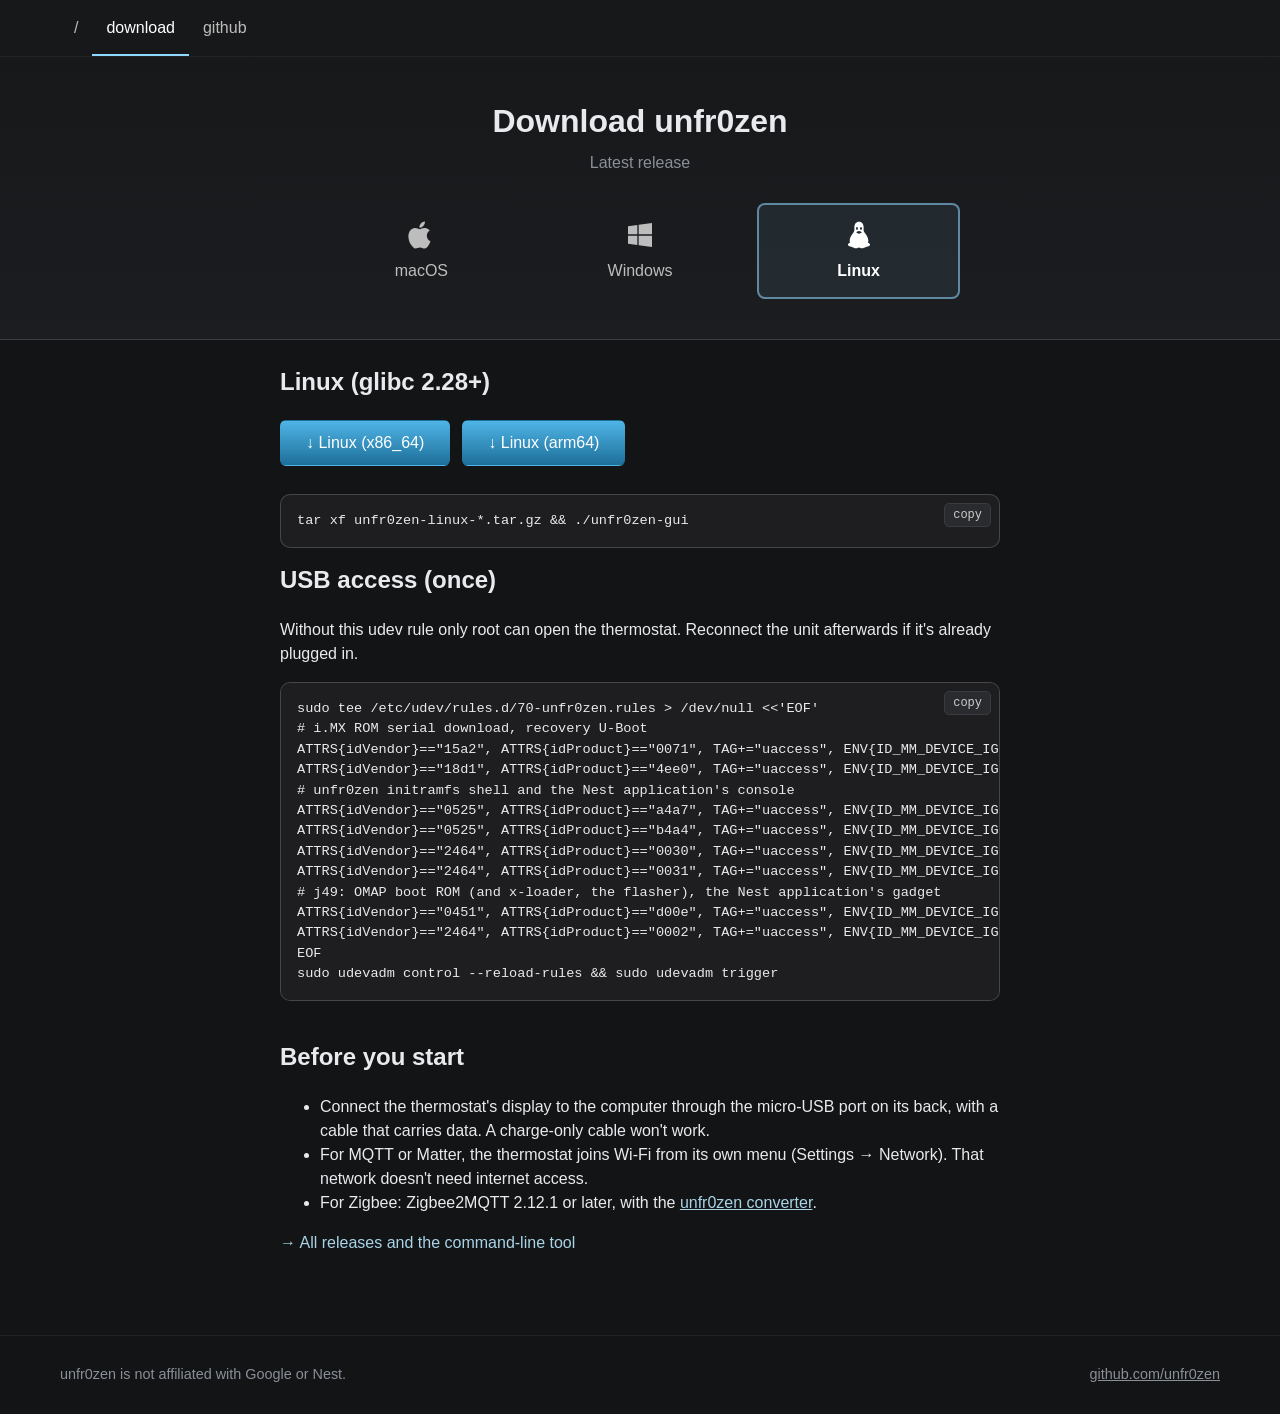
==== download/index.html @ 71678b3b "Use Inter with a slashed zero" ====
<!doctype html>
<html lang="en">
<head>
    <meta charset="utf-8">
    <meta name="viewport" content="width=device-width, initial-scale=1">
    <title>Download · unfr0zen</title>
    <meta name="description" content="Download unfr0zen for Windows, macOS and Linux.">
    <link rel="icon" href="/assets/logo.png">
    <link rel="preconnect" href="https://rsms.me">
    <link rel="stylesheet" href="https://rsms.me/inter/inter.css">
    <link rel="stylesheet" href="/style.css">
</head>
<body>
<header>
    <div class="wrap">
        <nav>
            <a href="/">/</a>
            <a href="/download/" class="active">download</a>
            <a href="https://github.com/unfr0zen" target="_blank" rel="noopener">github</a>
        </nav>
    </div>
</header>

<main>
    <div class="os-picker">
        <div class="wrap">
            <h1>Download unfr0zen</h1>
            <p class="version" id="version">Latest release</p>
            <div class="tabs" role="tablist">
                <button class="tab" role="tab" data-os="macos">
                    <svg viewBox="0 0 24 24"><path d="M16.4 12.6c0-2.6 2.1-3.8 2.2-3.9-1.2-1.8-3.1-2-3.7-2-1.6-.2-3.1.9-3.9.9-.8 0-2-.9-3.4-.9-1.7 0-3.3 1-4.2 2.6-1.8 3.1-.5 7.7 1.3 10.2.9 1.2 1.9 2.6 3.2 2.6 1.3-.1 1.8-.8 3.3-.8 1.6 0 2 .8 3.4.8 1.4 0 2.3-1.3 3.1-2.5 1-1.4 1.4-2.8 1.4-2.9-.1 0-2.7-1-2.7-4.1zM13.9 5c.7-.9 1.2-2 1-3.2-1 0-2.3.7-3 1.6-.7.8-1.2 2-1.1 3.1 1.2.1 2.3-.6 3.1-1.5z"/></svg>
                    macOS
                </button>
                <button class="tab" role="tab" data-os="windows">
                    <svg viewBox="0 0 24 24"><path d="M3 5.5 10 4.5v7H3zM11 4.4 21 3v8.5H11zM3 12.5h7v7l-7-1zM11 12.5h10V21l-10-1.4z"/></svg>
                    Windows
                </button>
                <button class="tab" role="tab" data-os="linux">
                    <svg viewBox="0 0 24 24"><path d="M12 2c-2.2 0-3.5 1.8-3.5 4.3 0 1.3.3 2.3-.5 3.6C6.8 11.7 5 13.6 5 16.3c0 .6.1 1.1.3 1.6-.7.3-1.6.6-1.6 1.4 0 1 1.6 1.2 3 1.7 1.2.4 2 1 3 1 .9 0 1.4-.6 2.3-.6s1.4.6 2.3.6c1 0 1.8-.6 3-1 1.4-.5 3-.7 3-1.7 0-.8-.9-1.1-1.6-1.4.2-.5.3-1 .3-1.6 0-2.7-1.8-4.6-3-6.4-.8-1.3-.5-2.3-.5-3.6C15.5 3.8 14.2 2 12 2zm-1.5 4c.4 0 .7.5.7 1.1s-.3 1.1-.7 1.1-.7-.5-.7-1.1.3-1.1.7-1.1zm3 0c.4 0 .7.5.7 1.1s-.3 1.1-.7 1.1-.7-.5-.7-1.1.3-1.1.7-1.1zM12 9c.9 0 2 .6 2 1s-1.1 1-2 1-2-.6-2-1 1.1-1 2-1z"/></svg>
                    Linux
                </button>
            </div>
        </div>
    </div>

    <section class="panel" id="panel-macos">
        <div class="wrap">
            <h2>macOS 13 or later</h2>
            <p>One universal app for Intel and Apple Silicon.</p>
            <div class="files" data-files="macos-universal"></div>
            <ol>
                <li>Unzip and open <code>unfr0zen.app</code>.</li>
                <li>It isn't notarized, so macOS blocks the first launch. Allow it under System Settings → Privacy &amp; Security, or run:</li>
            </ol>
            <pre><code>xattr -dr com.apple.quarantine unfr0zen.app</code></pre>
        </div>
    </section>

    <section class="panel" id="panel-windows">
        <div class="wrap">
            <h2>Windows 10 or later</h2>
            <div class="files" data-files="windows-x86_64"></div>
            <ol>
                <li>Unzip and run <code>unfr0zen-gui.exe</code>.</li>
                <li>It isn't signed, so SmartScreen may warn you: More info, then Run anyway.</li>
            </ol>
            <div class="note">2nd gen thermostats: the boot ROM (<code>0451:d00e</code>) needs the WinUSB driver, bound once with <a href="https://zadig.akeo.ie" target="_blank" rel="noopener">Zadig</a>.</div>
        </div>
    </section>

    <section class="panel" id="panel-linux">
        <div class="wrap">
            <h2>Linux (glibc 2.28+)</h2>
            <div class="files" data-files="linux-x86_64 linux-arm64"></div>
            <pre><code>tar xf unfr0zen-linux-*.tar.gz && ./unfr0zen-gui</code></pre>
            <h2>USB access (once)</h2>
            <p>Without this udev rule only root can open the thermostat. Reconnect the unit afterwards if it's already plugged in.</p>
            <pre><code>sudo tee /etc/udev/rules.d/70-unfr0zen.rules > /dev/null &lt;&lt;'EOF'
# i.MX ROM serial download, recovery U-Boot
ATTRS{idVendor}=="15a2", ATTRS{idProduct}=="0071", TAG+="uaccess", ENV{ID_MM_DEVICE_IGNORE}="1"
ATTRS{idVendor}=="18d1", ATTRS{idProduct}=="4ee0", TAG+="uaccess", ENV{ID_MM_DEVICE_IGNORE}="1"
# unfr0zen initramfs shell and the Nest application's console
ATTRS{idVendor}=="0525", ATTRS{idProduct}=="a4a7", TAG+="uaccess", ENV{ID_MM_DEVICE_IGNORE}="1"
ATTRS{idVendor}=="0525", ATTRS{idProduct}=="b4a4", TAG+="uaccess", ENV{ID_MM_DEVICE_IGNORE}="1"
ATTRS{idVendor}=="2464", ATTRS{idProduct}=="0030", TAG+="uaccess", ENV{ID_MM_DEVICE_IGNORE}="1"
ATTRS{idVendor}=="2464", ATTRS{idProduct}=="0031", TAG+="uaccess", ENV{ID_MM_DEVICE_IGNORE}="1"
# j49: OMAP boot ROM (and x-loader, the flasher), the Nest application's gadget
ATTRS{idVendor}=="0451", ATTRS{idProduct}=="d00e", TAG+="uaccess", ENV{ID_MM_DEVICE_IGNORE}="1"
ATTRS{idVendor}=="2464", ATTRS{idProduct}=="0002", TAG+="uaccess", ENV{ID_MM_DEVICE_IGNORE}="1"
EOF
sudo udevadm control --reload-rules && sudo udevadm trigger</code></pre>
        </div>
    </section>

    <section>
        <div class="wrap" style="max-width: 760px;">
            <h2>Before you start</h2>
            <ul>
                <li>Connect the thermostat's display to the computer through the micro-USB port on its back, with a cable that carries data. A charge-only cable won't work.</li>
                <li>For MQTT or Matter, the thermostat joins Wi-Fi from its own menu (Settings → Network). That network doesn't need internet access.</li>
                <li>For Zigbee: Zigbee2MQTT 2.12.1 or later, with the <a href="https://github.com/unfr0zen/unfr0zen/tree/main/zigbee2mqtt" target="_blank" rel="noopener">unfr0zen converter</a>.</li>
            </ul>
            <p><a class="link" href="https://github.com/unfr0zen/unfr0zen/releases" target="_blank" rel="noopener">→ All releases and the command-line tool</a></p>
        </div>
    </section>
</main>

<footer>
    <div class="wrap">
        <span>unfr0zen is not affiliated with Google or Nest.</span>
        <a href="https://github.com/unfr0zen" target="_blank" rel="noopener">github.com/unfr0zen</a>
    </div>
</footer>
<script src="/download.js"></script>
</body>
</html>
---- style.css ----
:root {
    --bg: #131416;
    --bg-raised: #1b1c1f;
    --bg-header: #17181a;
    --border: #2f3136;
    --text: #e8eaed;
    --muted: #8a8f98;
    --ice: #8fd8ff;
    --ice-dim: #a9d4e8;
    --ice-grad: linear-gradient(180deg, #4fb4e6, #1d6f99);
    --ice-grad-hover: linear-gradient(180deg, #3f98c4, #155674);
    --mono: ui-monospace, SFMono-Regular, Menlo, Consolas, monospace;
}

* { box-sizing: border-box; }

html { color-scheme: dark; }

body {
    margin: 0;
    background: var(--bg);
    color: var(--text);
    font-family: InterVariable, Inter, -apple-system, BlinkMacSystemFont, "Segoe UI", sans-serif;
    /* Slashed zero, so the 0 in unfr0zen doesn't read as an O. */
    font-feature-settings: "zero";
    line-height: 1.5;
    -webkit-font-smoothing: antialiased;
}

a { color: var(--ice-dim); }

code {
    font-family: var(--mono);
    font-size: 0.9em;
    background: #24262a;
    padding: 0.1em 0.35em;
    border-radius: 4px;
}

.wrap {
    max-width: 1200px;
    margin: 0 auto;
    padding: 0 20px;
}

/* Header */

header {
    background: var(--bg-header);
    border-bottom: 1px solid #222326;
}

header .wrap {
    display: flex;
    align-items: center;
    justify-content: space-between;
    min-height: 56px;
    gap: 16px;
}

nav {
    display: flex;
    flex-wrap: wrap;
}

nav a {
    padding: 16px 14px 14px;
    color: #bdbdbd;
    text-decoration: none;
    border-bottom: 2px solid transparent;
}

nav a:hover { color: #fff; }

nav a.active {
    color: #fff;
    font-weight: 500;
    border-bottom-color: var(--ice);
}

/* Buttons */

.btn {
    display: inline-block;
    padding: 10px 25px;
    font-size: 1rem;
    color: #fff;
    border-radius: 6px;
    text-decoration: none;
    border: 1px solid transparent;
    transition: background 0.2s;
}

.btn-ice { background: var(--ice-grad); }
.btn-ice:hover { background: var(--ice-grad-hover); }

.btn-dark {
    background: #1f2023;
    border-color: #393a3e;
}
.btn-dark:hover { background: #26272b; }

.btn-small {
    padding: 6px 18px;
    font-weight: 500;
}

.link {
    color: var(--ice-dim);
    text-decoration: none;
}
.link:hover { text-decoration: underline; }

/* Hero */

.hero {
    background: linear-gradient(to top, var(--bg), rgba(0, 0, 0, 0), var(--bg-header));
    min-height: max(60vh, 560px);
    display: flex;
    align-items: center;
    padding: 48px 0;
}

.hero .wrap {
    display: flex;
    align-items: center;
    gap: 48px;
}

.hero-text { flex: 1; }

.hero-title {
    display: flex;
    align-items: center;
    gap: 12px;
}

.hero-title img {
    width: 64px;
    height: 64px;
    border-radius: 14px;
}

.hero-title h1 {
    margin: 0;
    font-size: 40px;
    font-weight: 600;
}

.hero h2 {
    font-size: 2rem;
    font-weight: 600;
    line-height: 1.25;
    margin: 24px 0 0;
    max-width: 640px;
}

.hero p {
    font-size: 20px;
    font-weight: 300;
    color: var(--muted);
    margin: 12px 0 0;
    max-width: 600px;
}

.buttons {
    display: flex;
    flex-wrap: wrap;
    gap: 13px;
    margin-top: 40px;
}

.quicklinks {
    display: flex;
    flex-direction: column;
    gap: 10px;
    margin-top: 36px;
}

/* The dial drawn in place of a screenshot */

.dial {
    flex: none;
    width: 340px;
    height: 340px;
    border-radius: 50%;
    background: radial-gradient(circle at 35% 30%, #d9dde2, #8b9198 55%, #4c5157);
    padding: 22px;
    box-shadow: 0 30px 80px rgba(0, 0, 0, 0.6), 0 0 120px rgba(79, 180, 230, 0.12);
}

.dial-face {
    width: 100%;
    height: 100%;
    border-radius: 50%;
    background: radial-gradient(circle at 50% 40%, #12202b, #05080b 70%);
    display: flex;
    flex-direction: column;
    align-items: center;
    justify-content: center;
    box-shadow: inset 0 0 30px #000;
}

.dial-face img {
    width: 92px;
    height: 92px;
    border-radius: 20px;
}

.dial-face .temp {
    font-size: 64px;
    font-weight: 200;
    line-height: 1;
    margin-top: 10px;
}

.dial-face .label {
    font-size: 12px;
    letter-spacing: 0.25em;
    color: var(--ice);
    margin-top: 8px;
}

@media (max-width: 900px) {
    .dial { display: none; }
    .hero { min-height: 0; }
    .hero h2 { font-size: 1.6rem; }
}

/* Sections */

section { padding: 24px 0 64px; }

section > .wrap > h2 {
    font-size: 1.5rem;
    font-weight: 600;
    margin: 0 0 20px;
}

.grid {
    display: grid;
    grid-template-columns: repeat(auto-fill, minmax(320px, 1fr));
    gap: 20px;
}

.card {
    background: var(--bg-raised);
    border: 1px solid var(--border);
    border-radius: 10px;
    overflow: hidden;
}

.card h3 {
    margin: 0;
    padding: 14px 18px;
    font-size: 1rem;
    font-weight: 600;
    border-bottom: 1px solid var(--border);
    background: #1e1f23;
}

.card p {
    margin: 0;
    padding: 14px 18px 18px;
    color: #b4b8bf;
}

table {
    width: 100%;
    border-collapse: collapse;
    background: var(--bg-raised);
    border: 1px solid var(--border);
    border-radius: 10px;
    overflow: hidden;
}

th, td {
    text-align: left;
    padding: 12px 18px;
    border-bottom: 1px solid var(--border);
}

th {
    background: #1e1f23;
    font-weight: 600;
}

td { color: #b4b8bf; }

tr:last-child td { border-bottom: none; }

.table-scroll { overflow-x: auto; }

/* Download page */

.os-picker {
    background: linear-gradient(0deg, #1c1d20, var(--bg-header));
    border-bottom: 1px solid #3b3d41;
    padding: 40px 0;
}

.os-picker h1 {
    text-align: center;
    margin: 0 0 6px;
    font-weight: 600;
}

.os-picker .version {
    text-align: center;
    color: var(--muted);
    margin: 0 0 28px;
}

.tabs {
    display: grid;
    grid-template-columns: repeat(3, 1fr);
    gap: 16px;
    max-width: 640px;
    margin: 0 auto;
}

.tab {
    font: inherit;
    color: #bdbdbd;
    background: transparent;
    border: 2px solid transparent;
    border-radius: 8px;
    height: 96px;
    cursor: pointer;
    display: flex;
    flex-direction: column;
    align-items: center;
    justify-content: center;
    gap: 8px;
}

.tab svg {
    width: 32px;
    height: 32px;
    fill: currentColor;
}

.tab:hover { color: #fff; }

.tab.active {
    color: #fff;
    font-weight: 600;
    border-color: rgba(143, 216, 255, 0.55);
    background: rgba(143, 216, 255, 0.08);
}

.panel { display: none; padding-bottom: 0; }
.panel.active { display: block; }

.panel .wrap { max-width: 760px; }

.files {
    display: flex;
    flex-wrap: wrap;
    gap: 12px;
    margin: 8px 0 28px;
}

.panel h2 {
    font-size: 1.25rem;
    margin: 32px 0 8px;
}

.panel ol, .panel ul { padding-left: 22px; color: #c4c8ce; }
.panel li { margin: 6px 0; }

.note {
    border-radius: 8px;
    padding: 12px 16px;
    margin: 16px 0;
    background: #2e2715;
    color: #d4be99;
}

pre {
    position: relative;
    background: #1e1d20;
    border: 1px solid #d2d2d239;
    border-radius: 10px;
    padding: 16px 56px 16px 16px;
    overflow-x: auto;
    font-family: var(--mono);
    font-size: 0.85rem;
    line-height: 1.5;
}

pre code { background: none; padding: 0; font-size: inherit; }

.copy {
    position: absolute;
    top: 8px;
    right: 8px;
    font: 12px var(--mono);
    color: #ccc;
    background: #2a2b2f;
    border: 1px solid #3a3b40;
    border-radius: 5px;
    padding: 4px 8px;
    cursor: pointer;
}
.copy:hover { color: #fff; }

/* Footer */

footer {
    border-top: 1px solid #222326;
    color: var(--muted);
    font-size: 0.9rem;
    padding: 28px 0;
}

footer .wrap {
    display: flex;
    flex-wrap: wrap;
    justify-content: space-between;
    gap: 12px;
}

footer a { color: var(--muted); }

@media (max-width: 600px) {
    header .btn { display: none; }
    nav a { padding: 16px 10px 14px; }
    .tab { height: 80px; font-size: 0.9rem; }
    .grid { grid-template-columns: 1fr; }
}
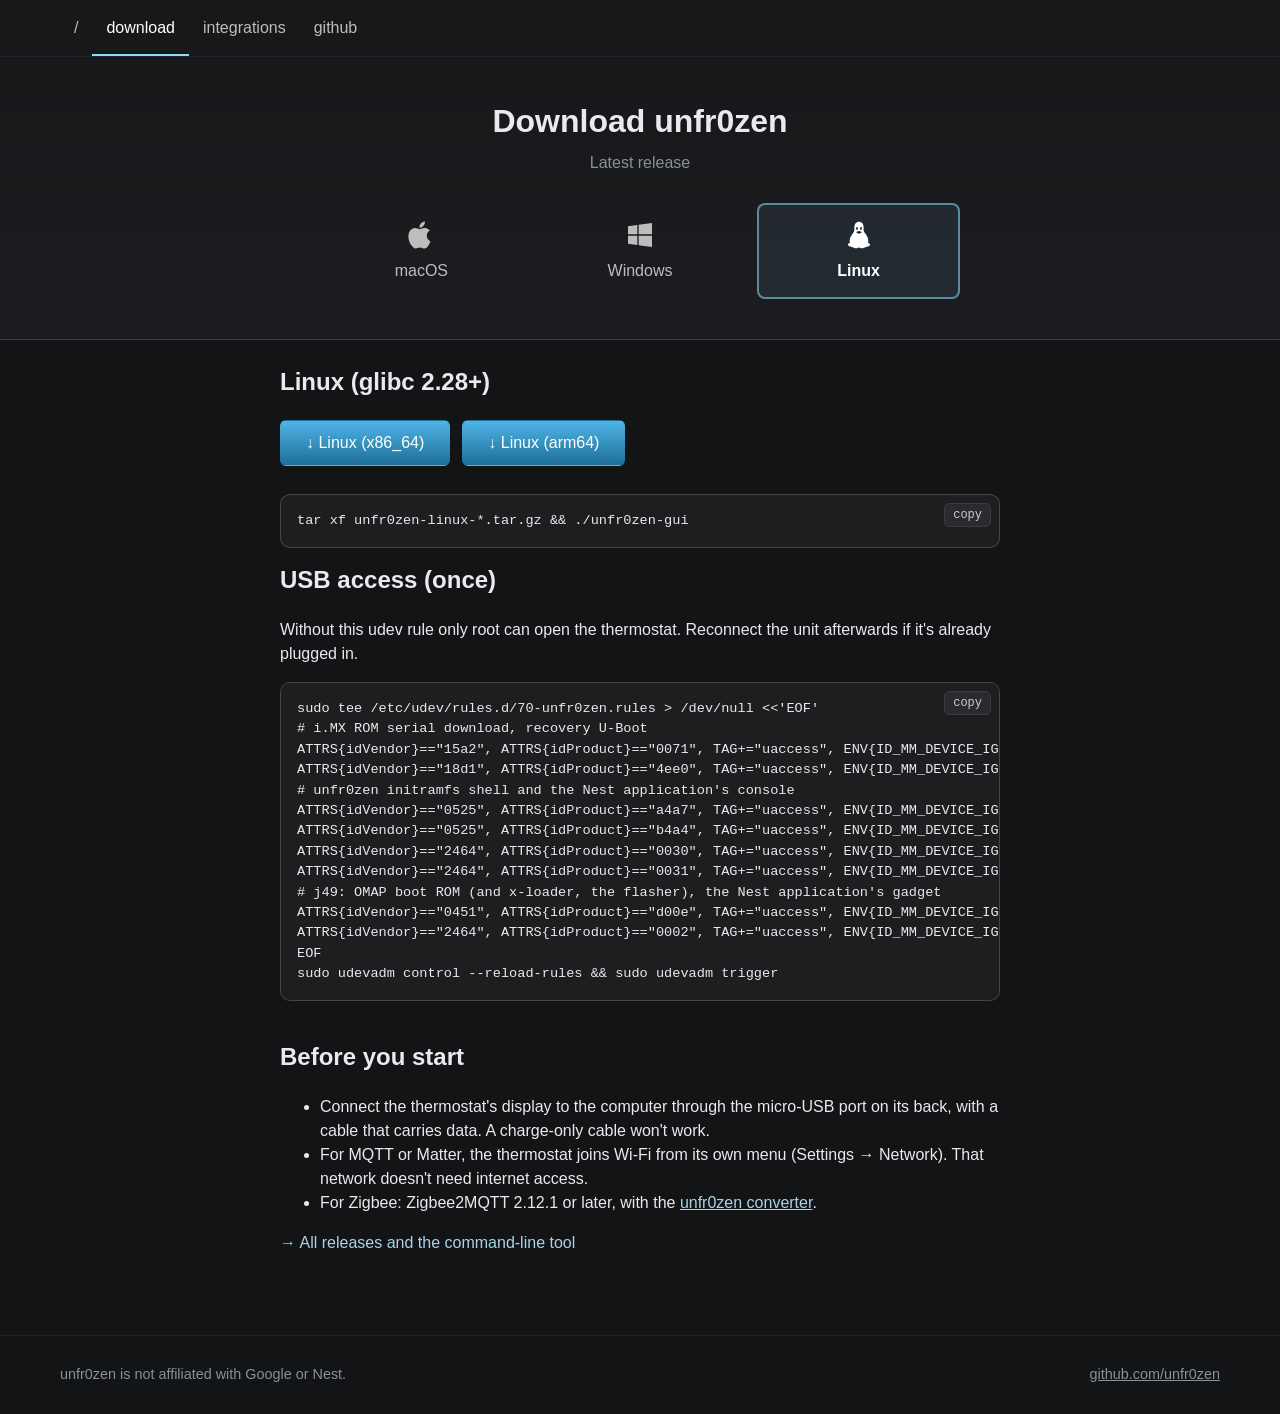
==== commit 10ae8b50: "Add integrations page, app screenshot and card icons The integrations page documents each option for" ====
--- a/download/index.html
+++ b/download/index.html
@@ -16,6 +16,7 @@
         <nav>
             <a href="/">/</a>
             <a href="/download/" class="active">download</a>
+            <a href="/integrations/">integrations</a>
             <a href="https://github.com/unfr0zen" target="_blank" rel="noopener">github</a>
         </nav>
     </div>
--- a/style.css
+++ b/style.css
@@ -177,52 +177,16 @@
     margin-top: 36px;
 }
 
-/* The dial drawn in place of a screenshot */
-
-.dial {
+/* App screenshot, a transparent PNG with the macOS window shadow */
+
+.screenshot {
     flex: none;
-    width: 340px;
-    height: 340px;
-    border-radius: 50%;
-    background: radial-gradient(circle at 35% 30%, #d9dde2, #8b9198 55%, #4c5157);
-    padding: 22px;
-    box-shadow: 0 30px 80px rgba(0, 0, 0, 0.6), 0 0 120px rgba(79, 180, 230, 0.12);
-}
-
-.dial-face {
-    width: 100%;
-    height: 100%;
-    border-radius: 50%;
-    background: radial-gradient(circle at 50% 40%, #12202b, #05080b 70%);
-    display: flex;
-    flex-direction: column;
-    align-items: center;
-    justify-content: center;
-    box-shadow: inset 0 0 30px #000;
-}
-
-.dial-face img {
-    width: 92px;
-    height: 92px;
-    border-radius: 20px;
-}
-
-.dial-face .temp {
-    font-size: 64px;
-    font-weight: 200;
-    line-height: 1;
-    margin-top: 10px;
-}
-
-.dial-face .label {
-    font-size: 12px;
-    letter-spacing: 0.25em;
-    color: var(--ice);
-    margin-top: 8px;
+    width: 460px;
+    height: auto;
 }
 
 @media (max-width: 900px) {
-    .dial { display: none; }
+    .screenshot { display: none; }
     .hero { min-height: 0; }
     .hero h2 { font-size: 1.6rem; }
 }
@@ -251,12 +215,28 @@
 }
 
 .card h3 {
+    display: flex;
+    align-items: center;
+    gap: 10px;
     margin: 0;
     padding: 14px 18px;
     font-size: 1rem;
     font-weight: 600;
     border-bottom: 1px solid var(--border);
     background: #1e1f23;
+}
+
+/* Line icons from Lucide (ISC license). */
+.card h3 svg,
+.doc h2 svg {
+    flex: none;
+    width: 20px;
+    height: 20px;
+    fill: none;
+    stroke: var(--ice);
+    stroke-width: 2;
+    stroke-linecap: round;
+    stroke-linejoin: round;
 }
 
 .card p {
@@ -429,3 +409,38 @@
     .tab { height: 80px; font-size: 0.9rem; }
     .grid { grid-template-columns: 1fr; }
 }
+
+/* Documentation pages */
+
+.doc .wrap { max-width: 860px; }
+
+.doc h1 {
+    font-size: 2rem;
+    font-weight: 600;
+    margin: 24px 0 12px;
+}
+
+.doc .wrap > h2 {
+    display: flex;
+    align-items: center;
+    gap: 12px;
+    font-size: 1.4rem;
+    margin: 48px 0 12px;
+    scroll-margin-top: 16px;
+}
+
+.doc h2 svg { width: 24px; height: 24px; }
+
+.doc p, .doc li { color: #c4c8ce; }
+.doc b { color: var(--text); font-weight: 600; }
+.doc ol, .doc ul { padding-left: 22px; }
+.doc li { margin: 6px 0; }
+.doc table { margin: 4px 0 12px; }
+
+.toc {
+    display: flex;
+    flex-wrap: wrap;
+    gap: 6px 18px;
+    list-style: none;
+    padding: 0 !important;
+}
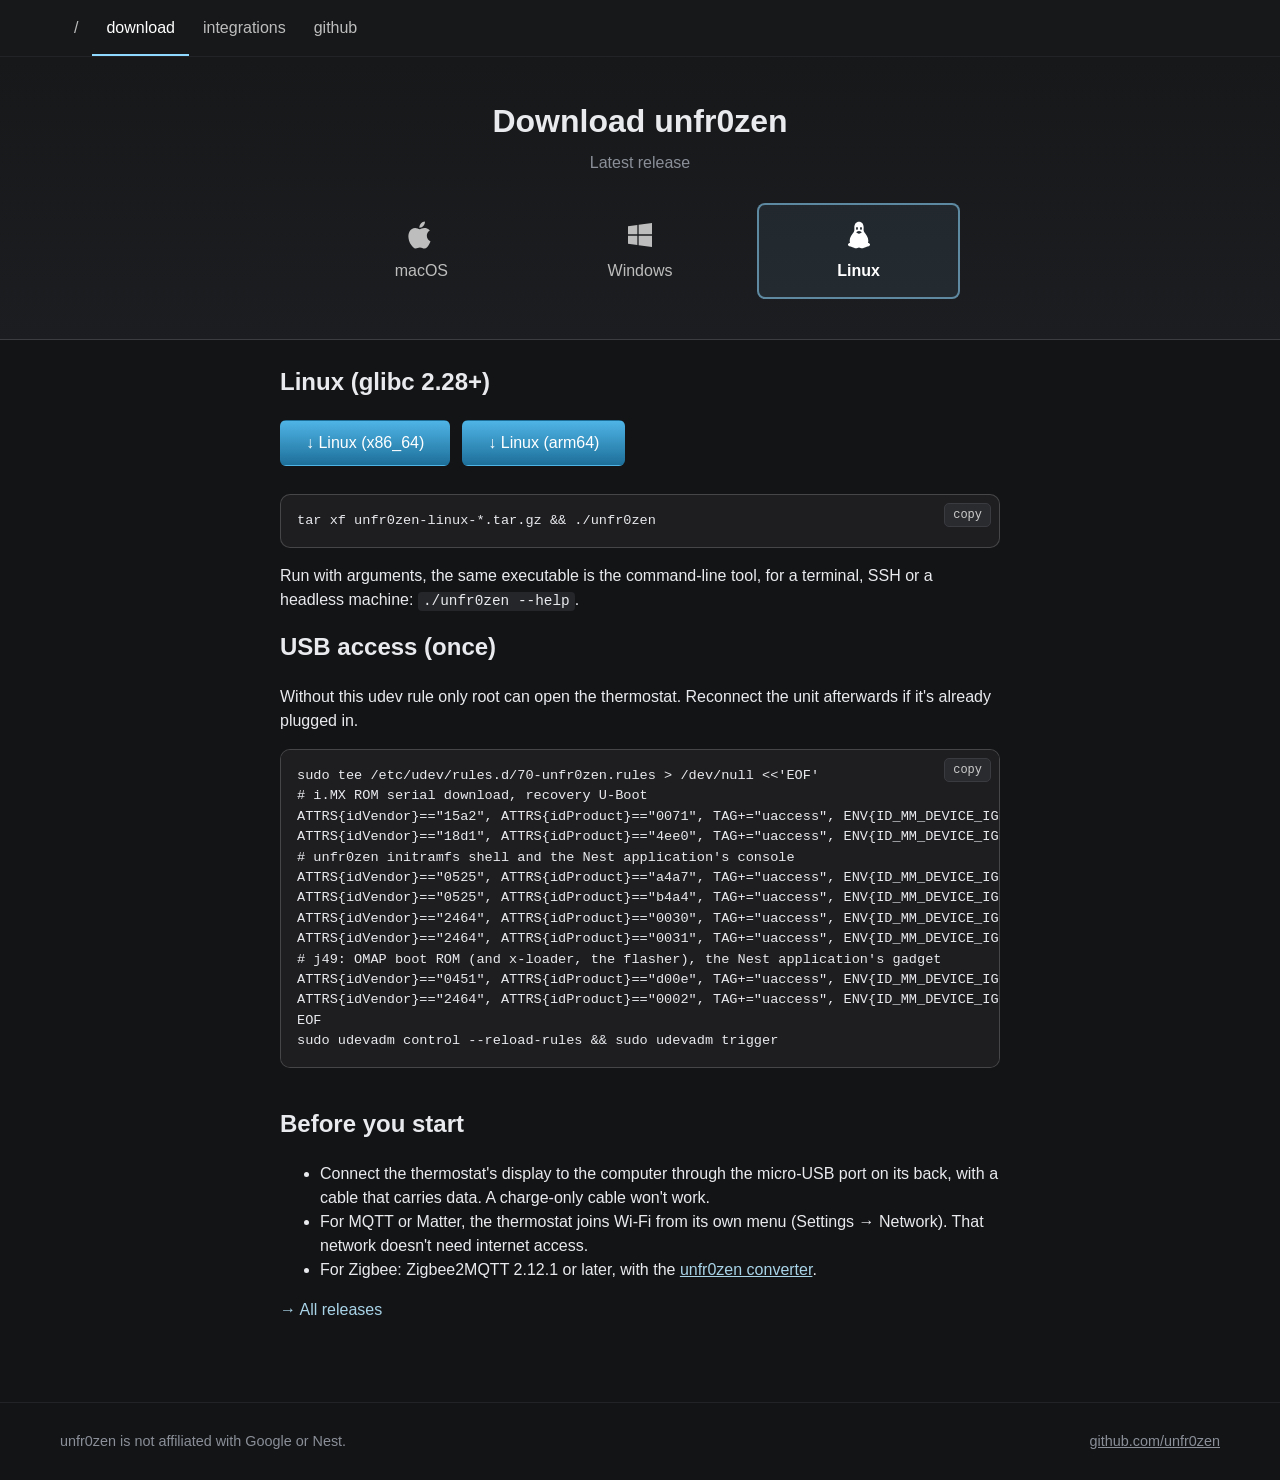
==== commit f682556b: "Document 2nd generation differences on the integrations page Matter, Thread, Zigbee, SSH, the USB sh" ====
--- a/download/index.html
+++ b/download/index.html
@@ -54,6 +54,8 @@
                 <li>It isn't notarized, so macOS blocks the first launch. Allow it under System Settings → Privacy &amp; Security, or run:</li>
             </ol>
             <pre><code>xattr -dr com.apple.quarantine unfr0zen.app</code></pre>
+            <p>The command-line tool is the app's own executable, run with arguments:</p>
+            <pre><code>unfr0zen.app/Contents/MacOS/unfr0zen --help</code></pre>
         </div>
     </section>
 
@@ -62,7 +64,7 @@
             <h2>Windows 10 or later</h2>
             <div class="files" data-files="windows-x86_64"></div>
             <ol>
-                <li>Unzip and run <code>unfr0zen-gui.exe</code>.</li>
+                <li>Unzip and run <code>unfr0zen.exe</code>.</li>
                 <li>It isn't signed, so SmartScreen may warn you: More info, then Run anyway.</li>
             </ol>
             <div class="note">2nd gen thermostats: the boot ROM (<code>0451:d00e</code>) needs the WinUSB driver, bound once with <a href="https://zadig.akeo.ie" target="_blank" rel="noopener">Zadig</a>.</div>
@@ -73,7 +75,8 @@
         <div class="wrap">
             <h2>Linux (glibc 2.28+)</h2>
             <div class="files" data-files="linux-x86_64 linux-arm64"></div>
-            <pre><code>tar xf unfr0zen-linux-*.tar.gz && ./unfr0zen-gui</code></pre>
+            <pre><code>tar xf unfr0zen-linux-*.tar.gz && ./unfr0zen</code></pre>
+            <p>Run with arguments, the same executable is the command-line tool, for a terminal, SSH or a headless machine: <code>./unfr0zen --help</code>.</p>
             <h2>USB access (once)</h2>
             <p>Without this udev rule only root can open the thermostat. Reconnect the unit afterwards if it's already plugged in.</p>
             <pre><code>sudo tee /etc/udev/rules.d/70-unfr0zen.rules > /dev/null &lt;&lt;'EOF'
@@ -101,7 +104,7 @@
                 <li>For MQTT or Matter, the thermostat joins Wi-Fi from its own menu (Settings → Network). That network doesn't need internet access.</li>
                 <li>For Zigbee: Zigbee2MQTT 2.12.1 or later, with the <a href="https://github.com/unfr0zen/unfr0zen/tree/main/zigbee2mqtt" target="_blank" rel="noopener">unfr0zen converter</a>.</li>
             </ul>
-            <p><a class="link" href="https://github.com/unfr0zen/unfr0zen/releases" target="_blank" rel="noopener">→ All releases and the command-line tool</a></p>
+            <p><a class="link" href="https://github.com/unfr0zen/unfr0zen/releases" target="_blank" rel="noopener">→ All releases</a></p>
         </div>
     </section>
 </main>
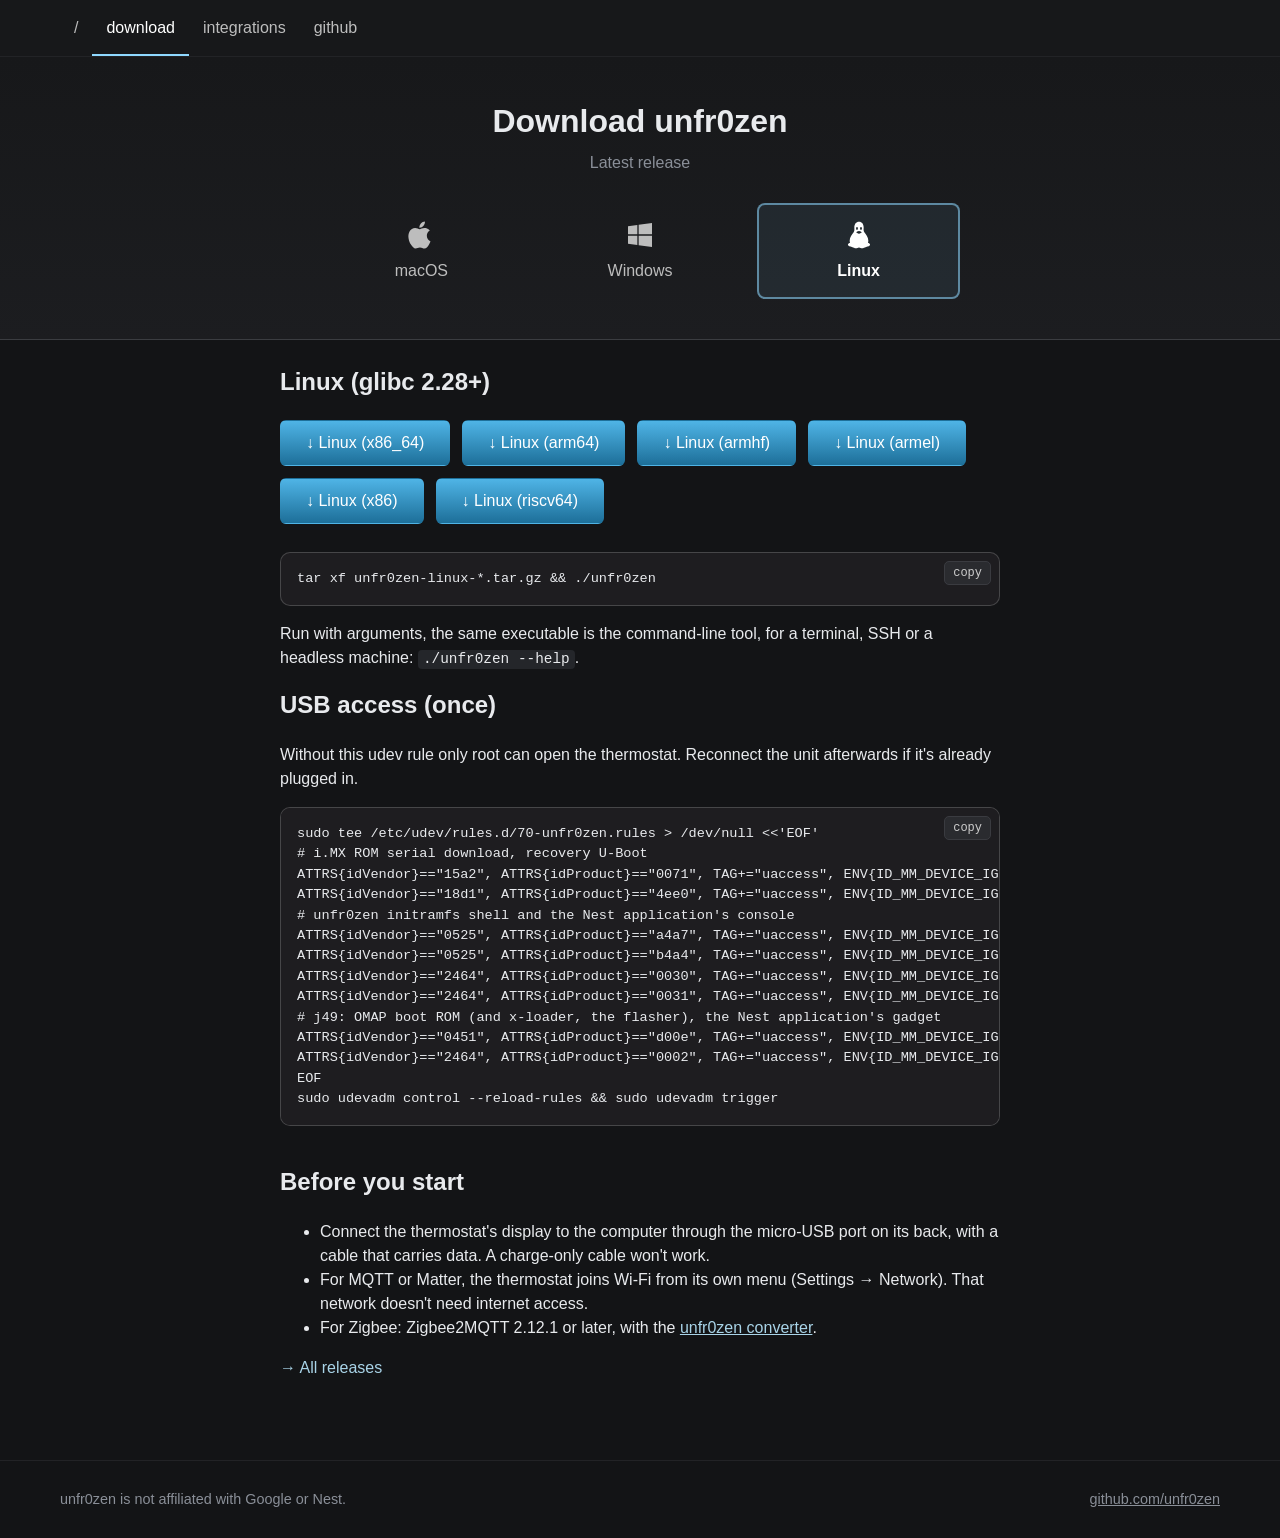
==== commit f64da6c7: "Add download buttons for the new release platforms" ====
--- a/download/index.html
+++ b/download/index.html
@@ -47,8 +47,8 @@
     <section class="panel" id="panel-macos">
         <div class="wrap">
             <h2>macOS 13 or later</h2>
-            <p>One universal app for Intel and Apple Silicon.</p>
-            <div class="files" data-files="macos-universal"></div>
+            <p>The universal app runs on Intel and Apple Silicon; the single-architecture ones are half the size.</p>
+            <div class="files" data-files="macos-universal macos-arm64 macos-x86_64"></div>
             <ol>
                 <li>Unzip and open <code>unfr0zen.app</code>.</li>
                 <li>It isn't notarized, so macOS blocks the first launch. Allow it under System Settings → Privacy &amp; Security, or run:</li>
@@ -62,7 +62,7 @@
     <section class="panel" id="panel-windows">
         <div class="wrap">
             <h2>Windows 10 or later</h2>
-            <div class="files" data-files="windows-x86_64"></div>
+            <div class="files" data-files="windows-x86_64 windows-arm64"></div>
             <ol>
                 <li>Unzip and run <code>unfr0zen.exe</code>.</li>
                 <li>It isn't signed, so SmartScreen may warn you: More info, then Run anyway.</li>
@@ -74,7 +74,7 @@
     <section class="panel" id="panel-linux">
         <div class="wrap">
             <h2>Linux (glibc 2.28+)</h2>
-            <div class="files" data-files="linux-x86_64 linux-arm64"></div>
+            <div class="files" data-files="linux-x86_64 linux-arm64 linux-armhf linux-armel linux-x86 linux-riscv64"></div>
             <pre><code>tar xf unfr0zen-linux-*.tar.gz && ./unfr0zen</code></pre>
             <p>Run with arguments, the same executable is the command-line tool, for a terminal, SSH or a headless machine: <code>./unfr0zen --help</code>.</p>
             <h2>USB access (once)</h2>
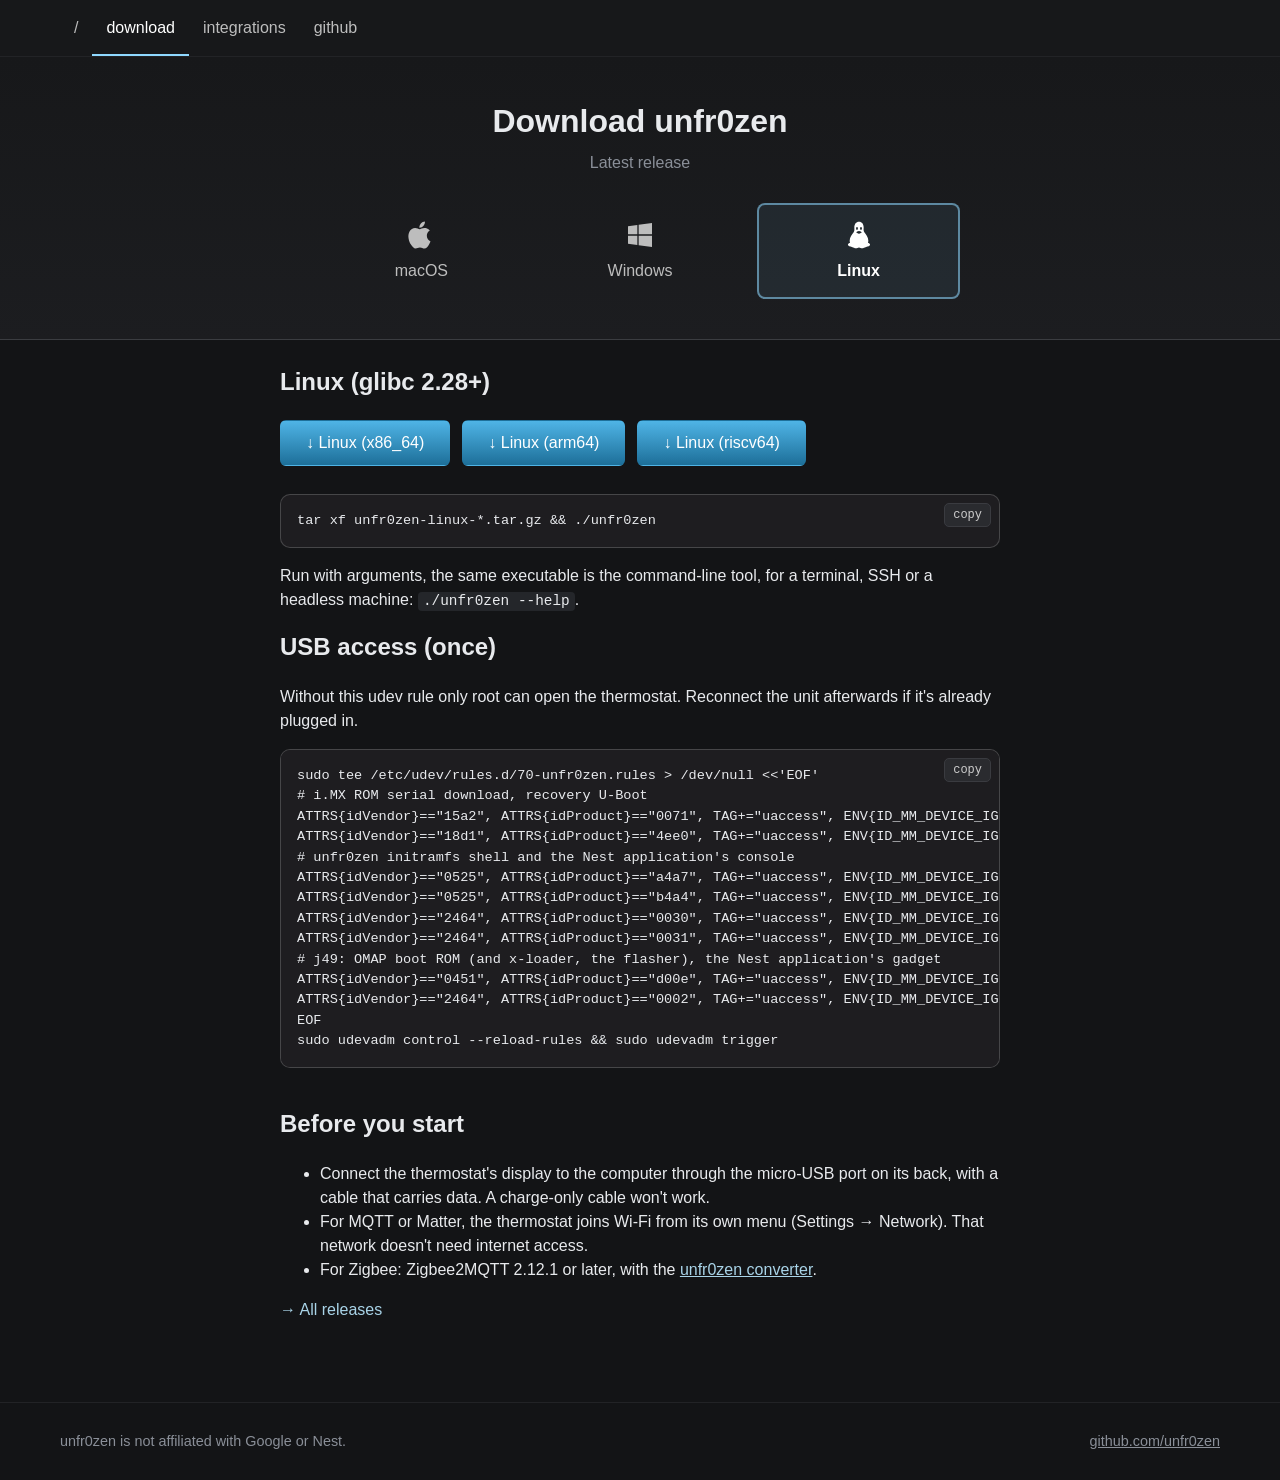
==== commit b4d0b017: "Drop the download buttons for platforms releases don't build" ====
--- a/download/index.html
+++ b/download/index.html
@@ -74,7 +74,7 @@
     <section class="panel" id="panel-linux">
         <div class="wrap">
             <h2>Linux (glibc 2.28+)</h2>
-            <div class="files" data-files="linux-x86_64 linux-arm64 linux-armhf linux-armel linux-x86 linux-riscv64"></div>
+            <div class="files" data-files="linux-x86_64 linux-arm64 linux-riscv64"></div>
             <pre><code>tar xf unfr0zen-linux-*.tar.gz && ./unfr0zen</code></pre>
             <p>Run with arguments, the same executable is the command-line tool, for a terminal, SSH or a headless machine: <code>./unfr0zen --help</code>.</p>
             <h2>USB access (once)</h2>
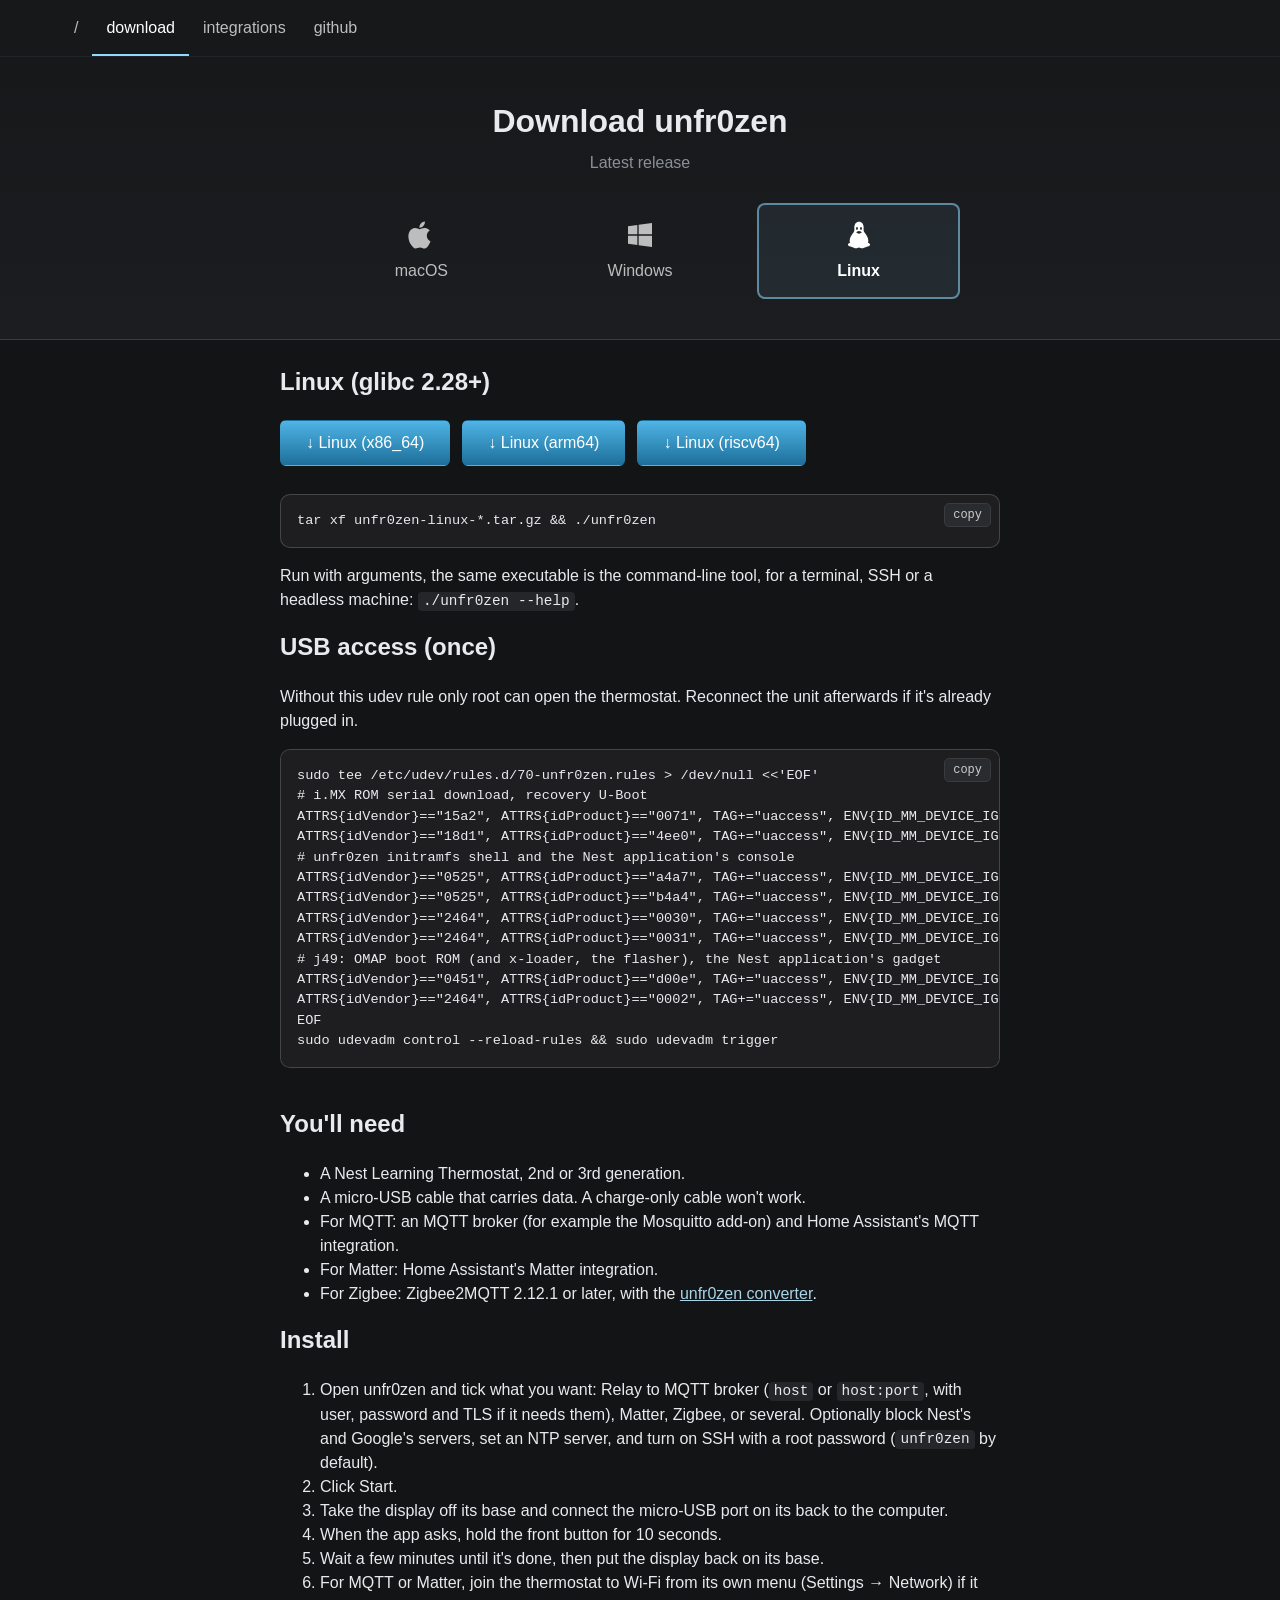
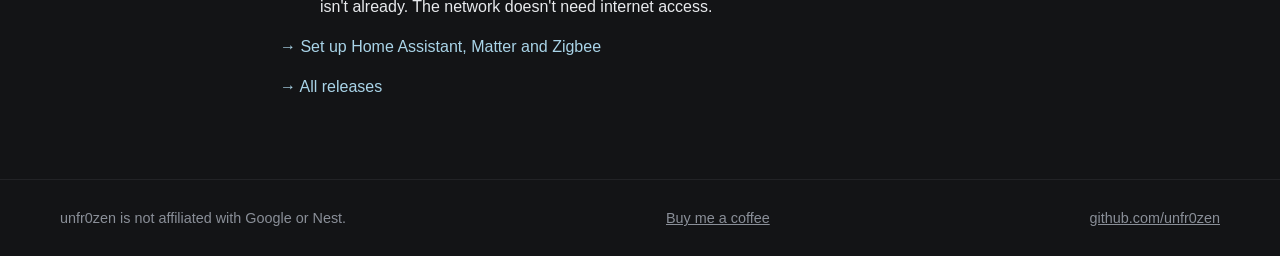
==== commit 7ec0ec99: "Bring the Home Assistant setup from the old README Blueprint import buttons, install steps and requi" ====
--- a/download/index.html
+++ b/download/index.html
@@ -98,12 +98,24 @@
 
     <section>
         <div class="wrap" style="max-width: 760px;">
-            <h2>Before you start</h2>
+            <h2>You'll need</h2>
             <ul>
-                <li>Connect the thermostat's display to the computer through the micro-USB port on its back, with a cable that carries data. A charge-only cable won't work.</li>
-                <li>For MQTT or Matter, the thermostat joins Wi-Fi from its own menu (Settings → Network). That network doesn't need internet access.</li>
+                <li>A Nest Learning Thermostat, 2nd or 3rd generation.</li>
+                <li>A micro-USB cable that carries data. A charge-only cable won't work.</li>
+                <li>For MQTT: an MQTT broker (for example the Mosquitto add-on) and Home Assistant's MQTT integration.</li>
+                <li>For Matter: Home Assistant's Matter integration.</li>
                 <li>For Zigbee: Zigbee2MQTT 2.12.1 or later, with the <a href="https://github.com/unfr0zen/unfr0zen/tree/main/zigbee2mqtt" target="_blank" rel="noopener">unfr0zen converter</a>.</li>
             </ul>
+            <h2>Install</h2>
+            <ol>
+                <li>Open unfr0zen and tick what you want: Relay to MQTT broker (<code>host</code> or <code>host:port</code>, with user, password and TLS if it needs them), Matter, Zigbee, or several. Optionally block Nest's and Google's servers, set an NTP server, and turn on SSH with a root password (<code>unfr0zen</code> by default).</li>
+                <li>Click Start.</li>
+                <li>Take the display off its base and connect the micro-USB port on its back to the computer.</li>
+                <li>When the app asks, hold the front button for 10 seconds.</li>
+                <li>Wait a few minutes until it's done, then put the display back on its base.</li>
+                <li>For MQTT or Matter, join the thermostat to Wi-Fi from its own menu (Settings → Network) if it isn't already. The network doesn't need internet access.</li>
+            </ol>
+            <p><a class="link" href="/integrations/">→ Set up Home Assistant, Matter and Zigbee</a></p>
             <p><a class="link" href="https://github.com/unfr0zen/unfr0zen/releases" target="_blank" rel="noopener">→ All releases</a></p>
         </div>
     </section>
@@ -112,6 +124,7 @@
 <footer>
     <div class="wrap">
         <span>unfr0zen is not affiliated with Google or Nest.</span>
+        <a href="https://ko-fi.com/willtm" target="_blank" rel="noopener">Buy me a coffee</a>
         <a href="https://github.com/unfr0zen" target="_blank" rel="noopener">github.com/unfr0zen</a>
     </div>
 </footer>
--- a/style.css
+++ b/style.css
@@ -437,6 +437,9 @@
 .doc li { margin: 6px 0; }
 .doc table { margin: 4px 0 12px; }
 
+.doc .badge { margin: 4px 0 20px; }
+.doc .badge img { display: block; height: 40px; }
+
 .toc {
     display: flex;
     flex-wrap: wrap;
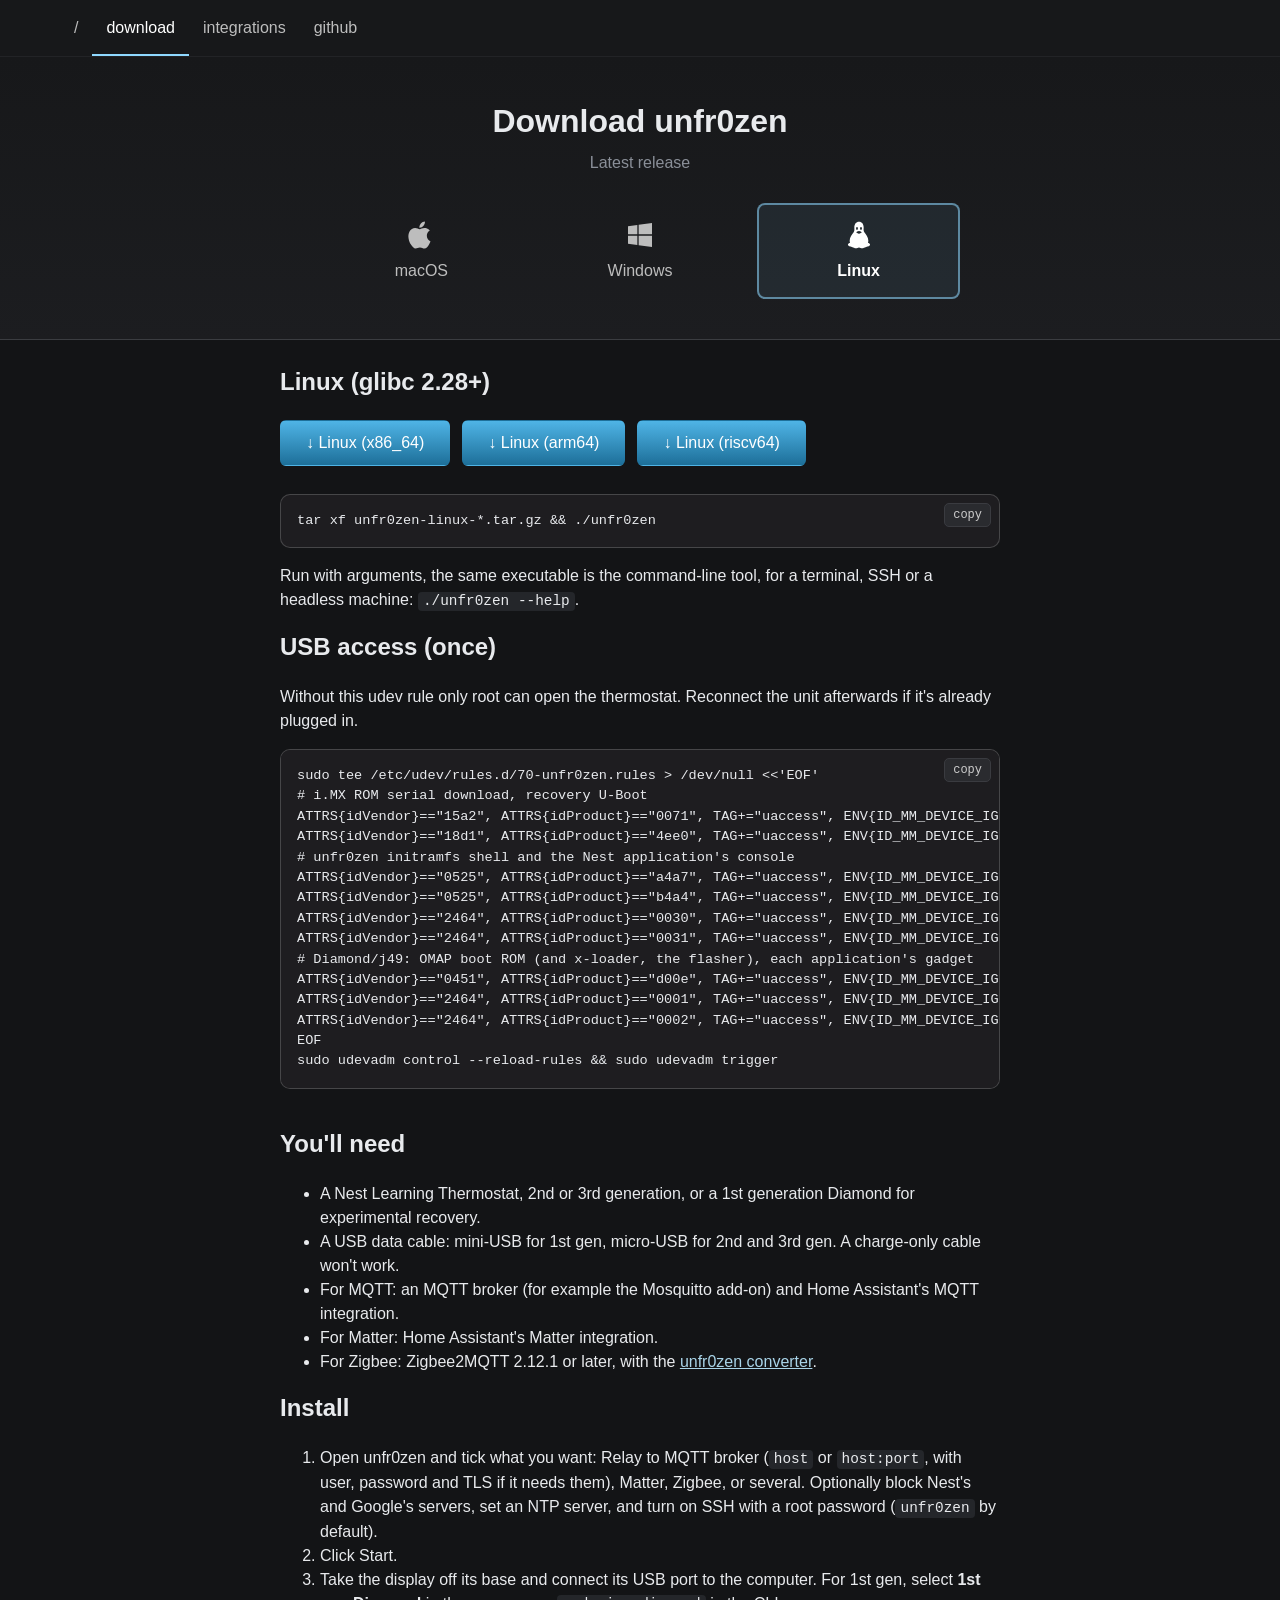
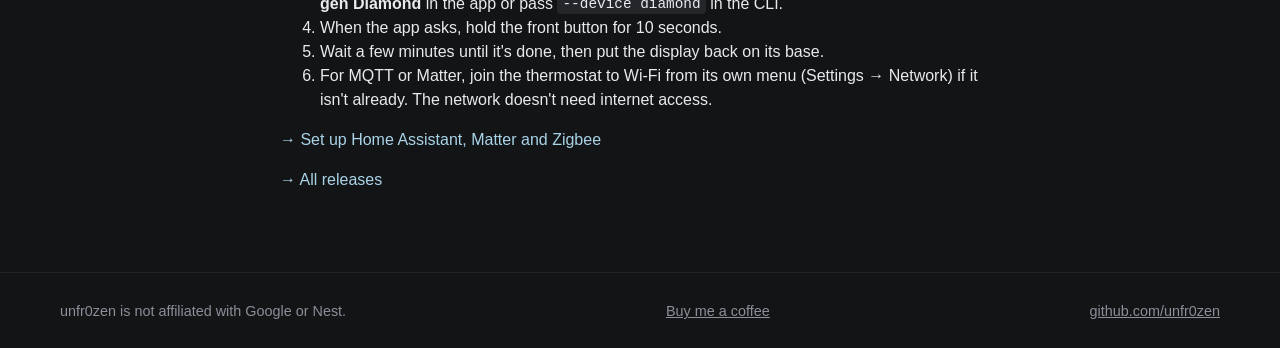
==== commit d878290f: "Document experimental Diamond support and direct MQTT path Identify the MQTT broker as the only inte" ====
--- a/download/index.html
+++ b/download/index.html
@@ -67,7 +67,7 @@
                 <li>Unzip and run <code>unfr0zen.exe</code>.</li>
                 <li>It isn't signed, so SmartScreen may warn you: More info, then Run anyway.</li>
             </ol>
-            <div class="note">2nd gen thermostats: the boot ROM (<code>0451:d00e</code>) needs the WinUSB driver, bound once with <a href="https://zadig.akeo.ie" target="_blank" rel="noopener">Zadig</a>.</div>
+            <div class="note">1st and 2nd gen thermostats: the boot ROM (<code>0451:d00e</code>) needs the WinUSB driver, bound once with <a href="https://zadig.akeo.ie" target="_blank" rel="noopener">Zadig</a>.</div>
         </div>
     </section>
 
@@ -88,8 +88,9 @@
 ATTRS{idVendor}=="0525", ATTRS{idProduct}=="b4a4", TAG+="uaccess", ENV{ID_MM_DEVICE_IGNORE}="1"
 ATTRS{idVendor}=="2464", ATTRS{idProduct}=="0030", TAG+="uaccess", ENV{ID_MM_DEVICE_IGNORE}="1"
 ATTRS{idVendor}=="2464", ATTRS{idProduct}=="0031", TAG+="uaccess", ENV{ID_MM_DEVICE_IGNORE}="1"
-# j49: OMAP boot ROM (and x-loader, the flasher), the Nest application's gadget
+# Diamond/j49: OMAP boot ROM (and x-loader, the flasher), each application's gadget
 ATTRS{idVendor}=="0451", ATTRS{idProduct}=="d00e", TAG+="uaccess", ENV{ID_MM_DEVICE_IGNORE}="1"
+ATTRS{idVendor}=="2464", ATTRS{idProduct}=="0001", TAG+="uaccess", ENV{ID_MM_DEVICE_IGNORE}="1"
 ATTRS{idVendor}=="2464", ATTRS{idProduct}=="0002", TAG+="uaccess", ENV{ID_MM_DEVICE_IGNORE}="1"
 EOF
 sudo udevadm control --reload-rules && sudo udevadm trigger</code></pre>
@@ -100,17 +101,17 @@
         <div class="wrap" style="max-width: 760px;">
             <h2>You'll need</h2>
             <ul>
-                <li>A Nest Learning Thermostat, 2nd or 3rd generation.</li>
-                <li>A micro-USB cable that carries data. A charge-only cable won't work.</li>
+                <li>A Nest Learning Thermostat, 2nd or 3rd generation, or a 1st generation Diamond for experimental recovery.</li>
+                <li>A USB data cable: mini-USB for 1st gen, micro-USB for 2nd and 3rd gen. A charge-only cable won't work.</li>
                 <li>For MQTT: an MQTT broker (for example the Mosquitto add-on) and Home Assistant's MQTT integration.</li>
                 <li>For Matter: Home Assistant's Matter integration.</li>
-                <li>For Zigbee: Zigbee2MQTT 2.12.1 or later, with the <a href="https://github.com/unfr0zen/unfr0zen/tree/main/zigbee2mqtt" target="_blank" rel="noopener">unfr0zen converter</a>.</li>
+                <li>For Zigbee: Zigbee2MQTT 2.12.1 or later, with the <a href="https://github.com/unfr0zen/unfr0zen/tree/main/integrations/zigbee2mqtt" target="_blank" rel="noopener">unfr0zen converter</a>.</li>
             </ul>
             <h2>Install</h2>
             <ol>
                 <li>Open unfr0zen and tick what you want: Relay to MQTT broker (<code>host</code> or <code>host:port</code>, with user, password and TLS if it needs them), Matter, Zigbee, or several. Optionally block Nest's and Google's servers, set an NTP server, and turn on SSH with a root password (<code>unfr0zen</code> by default).</li>
                 <li>Click Start.</li>
-                <li>Take the display off its base and connect the micro-USB port on its back to the computer.</li>
+                <li>Take the display off its base and connect its USB port to the computer. For 1st gen, select <b>1st gen Diamond</b> in the app or pass <code>--device diamond</code> in the CLI.</li>
                 <li>When the app asks, hold the front button for 10 seconds.</li>
                 <li>Wait a few minutes until it's done, then put the display back on its base.</li>
                 <li>For MQTT or Matter, join the thermostat to Wi-Fi from its own menu (Settings → Network) if it isn't already. The network doesn't need internet access.</li>
